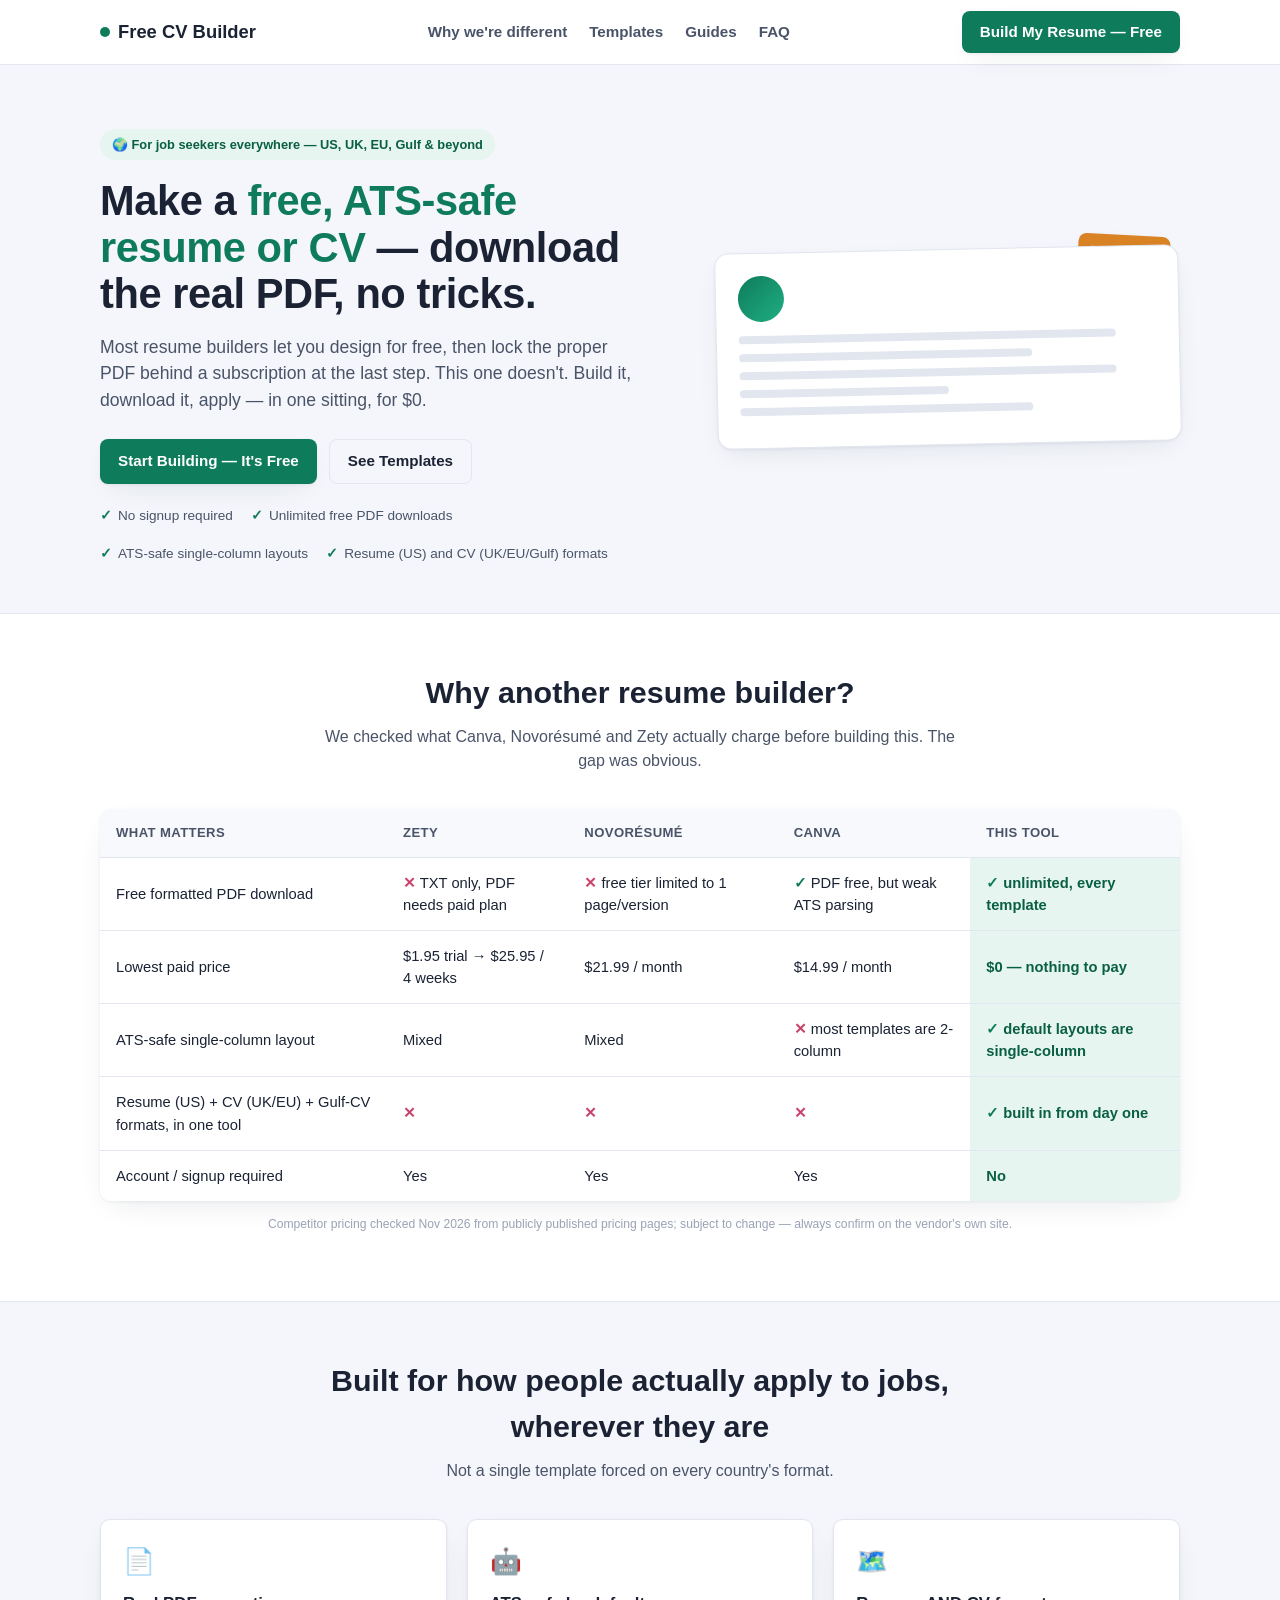
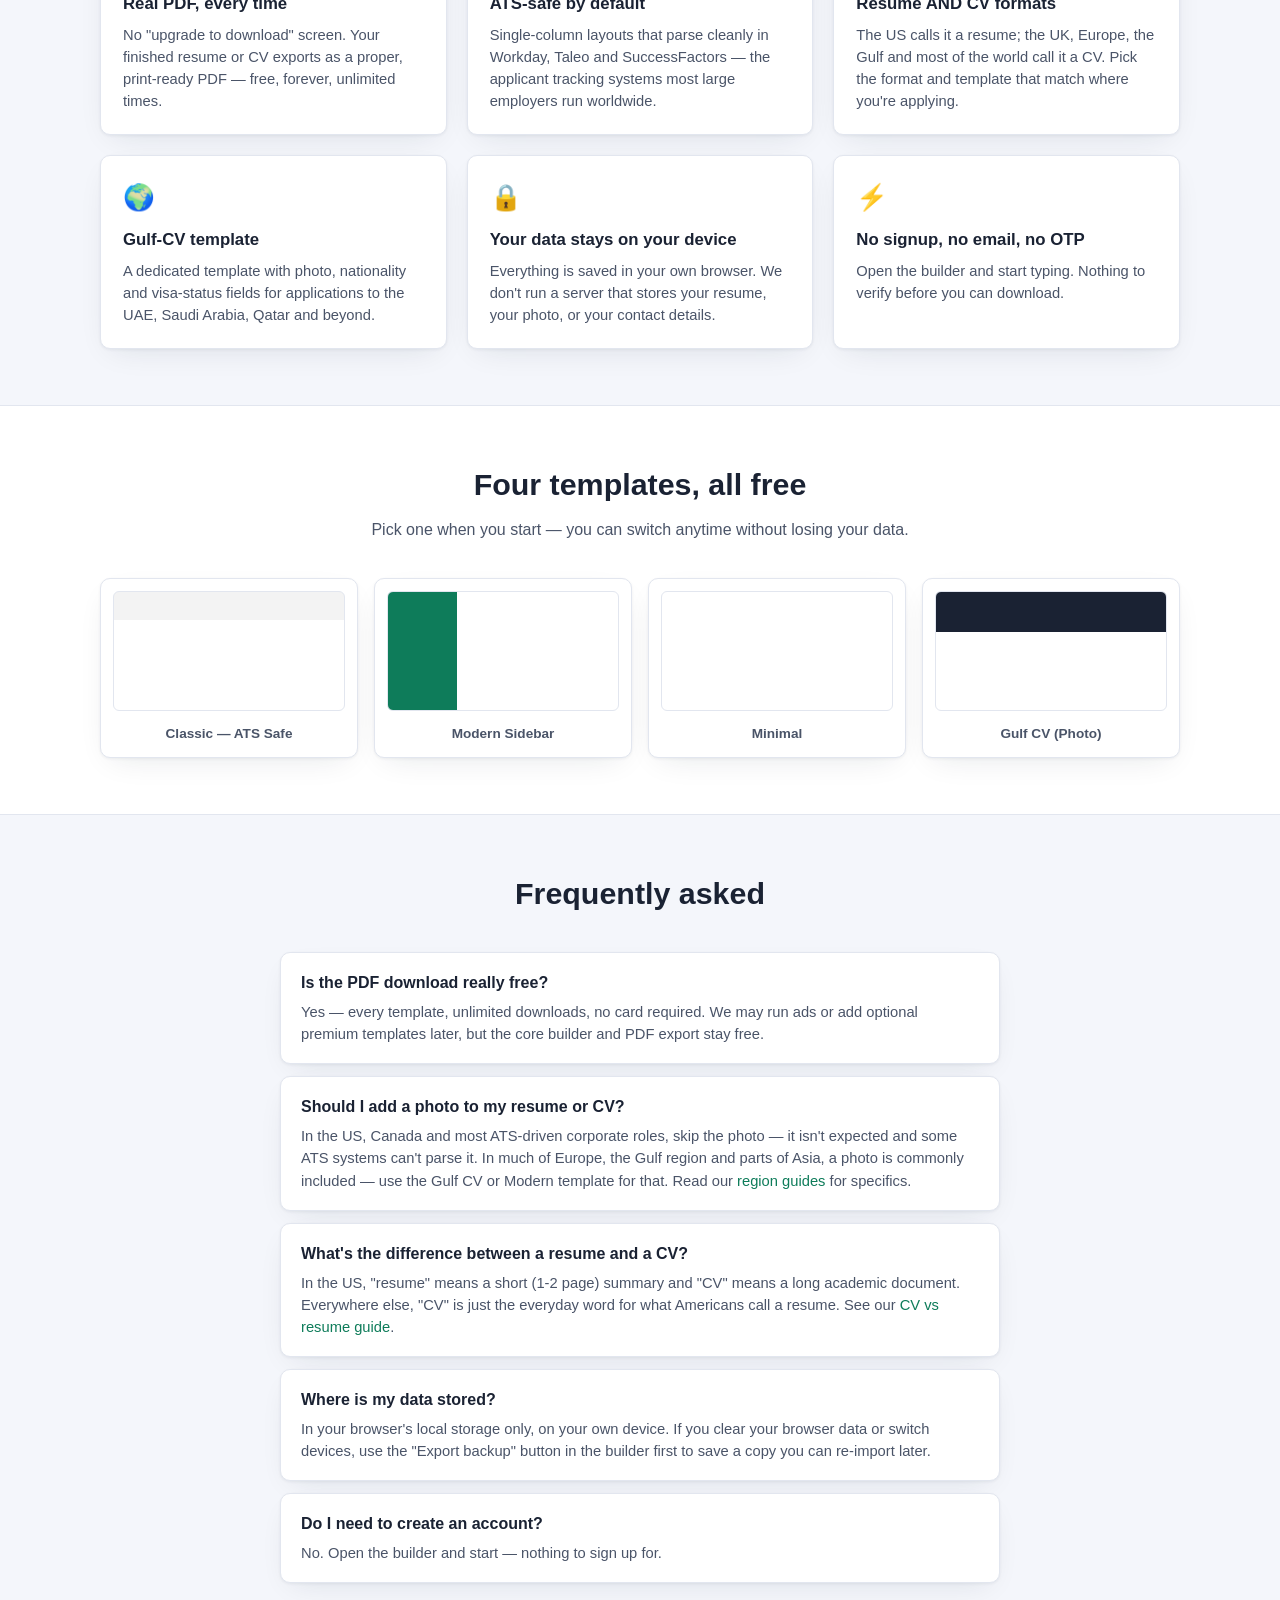
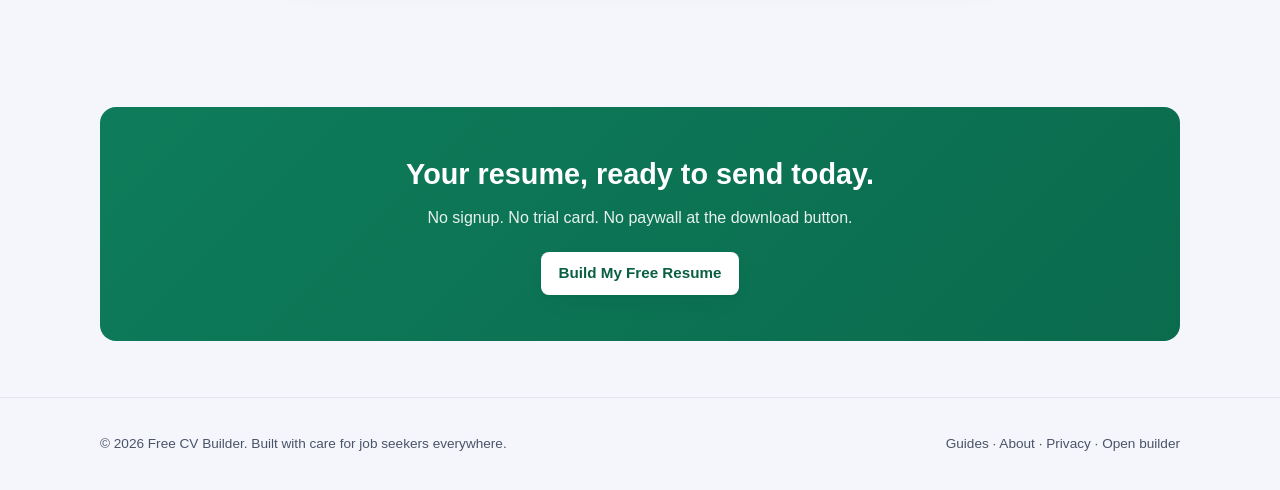
==== index.html @ e792a09f "Import draft MVP from planning handoff Baseline static site as delivered in the handoff zip, before " ====
<!DOCTYPE html>
<html lang="en">
<head>
<meta charset="UTF-8">
<meta name="viewport" content="width=device-width, initial-scale=1.0">
<title>Free Resume Builder & CV Maker Online — No Signup, No Paywall</title>
<meta name="description" content="Build an ATS-friendly resume or CV online in minutes and download the real, formatted PDF for free — no credit card, no 'upgrade to download' trick, no signup. Works for US resumes, UK/EU CVs, and Gulf-style CVs.">
<link rel="canonical" href="https://REPLACE-WITH-YOUR-DOMAIN/">
<meta name="robots" content="index, follow">
<meta property="og:type" content="website">
<meta property="og:title" content="Free Resume Builder & CV Maker Online — No Signup, No Paywall">
<meta property="og:description" content="Build an ATS-friendly resume or CV and download the real PDF for free. No signup, no paywall at the download button.">
<meta property="og:url" content="https://REPLACE-WITH-YOUR-DOMAIN/">
<meta name="twitter:card" content="summary">
<meta name="twitter:title" content="Free Resume Builder & CV Maker Online — No Signup, No Paywall">
<meta name="twitter:description" content="Build an ATS-friendly resume or CV and download the real PDF for free. No signup, no paywall at the download button.">
<link rel="icon" href="data:image/svg+xml,<svg xmlns=%22http://www.w3.org/2000/svg%22 viewBox=%220 0 100 100%22><rect width=%22100%22 height=%22100%22 rx=%2220%22 fill=%22%230e7c5a%22/><text x=%2250%22 y=%2268%22 font-size=%2250%22 fill=%22white%22 text-anchor=%22middle%22 font-family=%22Arial%22>CV</text></svg>">
<link rel="stylesheet" href="styles.css">
<script type="application/ld+json">
{
  "@context": "https://schema.org",
  "@type": "WebApplication",
  "name": "Free Resume & CV Builder",
  "applicationCategory": "BusinessApplication",
  "operatingSystem": "Any (Web)",
  "offers": {"@type":"Offer","price":"0","priceCurrency":"USD"},
  "description": "Free, ATS-friendly resume and CV builder for job seekers worldwide. Unlimited PDF downloads, no signup, templates for US resumes, UK/EU CVs, and Gulf-style CVs."
}
</script>
<script type="application/ld+json">
{
  "@context": "https://schema.org",
  "@type": "FAQPage",
  "mainEntity": [
    {"@type":"Question","name":"Is the PDF download really free?","acceptedAnswer":{"@type":"Answer","text":"Yes — every template, unlimited downloads, no card required. The core builder and PDF export stay free."}},
    {"@type":"Question","name":"Should I add a photo to my resume or CV?","acceptedAnswer":{"@type":"Answer","text":"In the US, Canada and most ATS-driven corporate roles, skip the photo. In much of Europe, the Gulf region and parts of Asia, a photo is commonly included — use the Gulf CV or Modern template for that."}},
    {"@type":"Question","name":"Do I need to create an account?","acceptedAnswer":{"@type":"Answer","text":"No. Open the builder and start — nothing to sign up for."}}
  ]
}
</script>
</head>
<body>

<nav class="nav">
  <div class="container">
    <div class="brand"><span class="dot"></span>Free CV Builder</div>
    <div class="nav-links">
      <a href="#gap">Why we're different</a>
      <a href="#templates">Templates</a>
      <a href="guides/index.html">Guides</a>
      <a href="#faq">FAQ</a>
    </div>
    <a href="builder.html" class="btn btn-primary">Build My Resume — Free</a>
  </div>
</nav>

<header class="hero">
  <div class="container hero-grid">
    <div>
      <span class="pill">🌍 For job seekers everywhere — US, UK, EU, Gulf &amp; beyond</span>
      <h1>Make a <span class="hl">free, ATS-safe resume or CV</span> — download the real PDF, no tricks.</h1>
      <p class="lead">Most resume builders let you design for free, then lock the proper PDF behind a subscription at the last step. This one doesn't. Build it, download it, apply — in one sitting, for $0.</p>
      <div class="hero-ctas">
        <a href="builder.html" class="btn btn-primary">Start Building — It's Free</a>
        <a href="#templates" class="btn btn-ghost">See Templates</a>
      </div>
      <div class="trust-row">
        <span><span class="check">✓</span> No signup required</span>
        <span><span class="check">✓</span> Unlimited free PDF downloads</span>
        <span><span class="check">✓</span> ATS-safe single-column layouts</span>
        <span><span class="check">✓</span> Resume (US) and CV (UK/EU/Gulf) formats</span>
      </div>
    </div>
    <div class="hero-visual">
      <div class="mock-badge">PDF ✓ Free</div>
      <div class="mock-card">
        <div class="mock-head">
          <div class="mock-avatar"></div>
          <div>
            <div class="mock-name"></div>
            <div class="mock-role"></div>
          </div>
        </div>
        <div class="mock-line w90"></div>
        <div class="mock-line w70"></div>
        <div class="mock-line w90"></div>
        <div class="mock-line w50"></div>
        <div class="mock-line w70"></div>
      </div>
    </div>
  </div>
</header>

<section class="section alt" id="gap">
  <div class="container">
    <div class="section-head">
      <h2>Why another resume builder?</h2>
      <p>We checked what Canva, Novorésumé and Zety actually charge before building this. The gap was obvious.</p>
    </div>
    <table class="compare-table">
      <thead>
        <tr><th>What matters</th><th>Zety</th><th>Novorésumé</th><th>Canva</th><th class="us">This tool</th></tr>
      </thead>
      <tbody>
        <tr>
          <td>Free formatted PDF download</td>
          <td><span class="x-mark">✕</span> TXT only, PDF needs paid plan</td>
          <td><span class="x-mark">✕</span> free tier limited to 1 page/version</td>
          <td><span class="ok-mark">✓</span> PDF free, but weak ATS parsing</td>
          <td class="us"><span class="ok-mark">✓</span> unlimited, every template</td>
        </tr>
        <tr>
          <td>Lowest paid price</td>
          <td>$1.95 trial → $25.95 / 4 weeks</td>
          <td>$21.99 / month</td>
          <td>$14.99 / month</td>
          <td class="us">$0 — nothing to pay</td>
        </tr>
        <tr>
          <td>ATS-safe single-column layout</td>
          <td>Mixed</td>
          <td>Mixed</td>
          <td><span class="x-mark">✕</span> most templates are 2-column</td>
          <td class="us"><span class="ok-mark">✓</span> default layouts are single-column</td>
        </tr>
        <tr>
          <td>Resume (US) + CV (UK/EU) + Gulf-CV formats, in one tool</td>
          <td><span class="x-mark">✕</span></td>
          <td><span class="x-mark">✕</span></td>
          <td><span class="x-mark">✕</span></td>
          <td class="us"><span class="ok-mark">✓</span> built in from day one</td>
        </tr>
        <tr>
          <td>Account / signup required</td>
          <td>Yes</td>
          <td>Yes</td>
          <td>Yes</td>
          <td class="us">No</td>
        </tr>
      </tbody>
    </table>
    <p class="helptext" style="margin-top:14px;text-align:center;">Competitor pricing checked Nov 2026 from publicly published pricing pages; subject to change — always confirm on the vendor's own site.</p>
  </div>
</section>

<section class="section">
  <div class="container">
    <div class="section-head">
      <h2>Built for how people actually apply to jobs, wherever they are</h2>
      <p>Not a single template forced on every country's format.</p>
    </div>
    <div class="features-grid">
      <div class="feature-card">
        <span class="emoji">📄</span>
        <h3>Real PDF, every time</h3>
        <p>No "upgrade to download" screen. Your finished resume or CV exports as a proper, print-ready PDF — free, forever, unlimited times.</p>
      </div>
      <div class="feature-card">
        <span class="emoji">🤖</span>
        <h3>ATS-safe by default</h3>
        <p>Single-column layouts that parse cleanly in Workday, Taleo and SuccessFactors — the applicant tracking systems most large employers run worldwide.</p>
      </div>
      <div class="feature-card">
        <span class="emoji">🗺️</span>
        <h3>Resume AND CV formats</h3>
        <p>The US calls it a resume; the UK, Europe, the Gulf and most of the world call it a CV. Pick the format and template that match where you're applying.</p>
      </div>
      <div class="feature-card">
        <span class="emoji">🌍</span>
        <h3>Gulf-CV template</h3>
        <p>A dedicated template with photo, nationality and visa-status fields for applications to the UAE, Saudi Arabia, Qatar and beyond.</p>
      </div>
      <div class="feature-card">
        <span class="emoji">🔒</span>
        <h3>Your data stays on your device</h3>
        <p>Everything is saved in your own browser. We don't run a server that stores your resume, your photo, or your contact details.</p>
      </div>
      <div class="feature-card">
        <span class="emoji">⚡</span>
        <h3>No signup, no email, no OTP</h3>
        <p>Open the builder and start typing. Nothing to verify before you can download.</p>
      </div>
    </div>
  </div>
</section>

<section class="section alt" id="templates">
  <div class="container">
    <div class="section-head">
      <h2>Four templates, all free</h2>
      <p>Pick one when you start — you can switch anytime without losing your data.</p>
    </div>
    <div class="templates-grid">
      <div class="tpl-thumb"><div class="swatch sw-classic"></div><span>Classic — ATS Safe</span></div>
      <div class="tpl-thumb"><div class="swatch sw-modern"></div><span>Modern Sidebar</span></div>
      <div class="tpl-thumb"><div class="swatch sw-minimal"></div><span>Minimal</span></div>
      <div class="tpl-thumb"><div class="swatch sw-gulf"></div><span>Gulf CV (Photo)</span></div>
    </div>
  </div>
</section>

<section class="section" id="faq">
  <div class="container">
    <div class="section-head">
      <h2>Frequently asked</h2>
    </div>
    <div style="max-width:720px;margin:0 auto;">
      <div class="faq-item">
        <h4>Is the PDF download really free?</h4>
        <p>Yes — every template, unlimited downloads, no card required. We may run ads or add optional premium templates later, but the core builder and PDF export stay free.</p>
      </div>
      <div class="faq-item">
        <h4>Should I add a photo to my resume or CV?</h4>
        <p>In the US, Canada and most ATS-driven corporate roles, skip the photo — it isn't expected and some ATS systems can't parse it. In much of Europe, the Gulf region and parts of Asia, a photo is commonly included — use the Gulf CV or Modern template for that. Read our <a href="guides/index.html">region guides</a> for specifics.</p>
      </div>
      <div class="faq-item">
        <h4>What's the difference between a resume and a CV?</h4>
        <p>In the US, "resume" means a short (1-2 page) summary and "CV" means a long academic document. Everywhere else, "CV" is just the everyday word for what Americans call a resume. See our <a href="guides/cv-vs-resume.html">CV vs resume guide</a>.</p>
      </div>
      <div class="faq-item">
        <h4>Where is my data stored?</h4>
        <p>In your browser's local storage only, on your own device. If you clear your browser data or switch devices, use the "Export backup" button in the builder first to save a copy you can re-import later.</p>
      </div>
      <div class="faq-item">
        <h4>Do I need to create an account?</h4>
        <p>No. Open the builder and start — nothing to sign up for.</p>
      </div>
    </div>
  </div>
</section>

<section class="section">
  <div class="container">
    <div class="cta-band">
      <h2>Your resume, ready to send today.</h2>
      <p>No signup. No trial card. No paywall at the download button.</p>
      <a href="builder.html" class="btn btn-primary">Build My Free Resume</a>
    </div>
  </div>
</section>

<footer class="footer">
  <div class="container">
    <div>© 2026 Free CV Builder. Built with care for job seekers everywhere.</div>
    <div>
      <a href="guides/index.html">Guides</a> ·
      <a href="about.html">About</a> ·
      <a href="privacy-policy.html">Privacy</a> ·
      <a href="builder.html">Open builder</a>
    </div>
  </div>
</footer>

</body>
</html>
---- styles.css ----
/* ===== CV Pakistan — shared styles ===== */
:root{
  --ink:#1a2233;
  --ink-soft:#4a5468;
  --paper:#ffffff;
  --bg:#f4f6fb;
  --line:#e2e6ef;
  --brand:#0e7c5a;
  --brand-dark:#095f44;
  --brand-soft:#e6f5ef;
  --accent:#d98324;
  --radius:10px;
  --shadow:0 1px 3px rgba(20,30,50,.06),0 10px 30px -12px rgba(20,30,50,.12);
  font-size:16px;
}
*{box-sizing:border-box;}
html,body{margin:0;padding:0;}
body{
  font-family:-apple-system,BlinkMacSystemFont,"Segoe UI",Roboto,"Helvetica Neue",Arial,sans-serif;
  color:var(--ink);
  background:var(--bg);
  line-height:1.5;
}
a{color:var(--brand);text-decoration:none;}
a:hover{text-decoration:underline;}
img{max-width:100%;display:block;}
.container{max-width:1120px;margin:0 auto;padding:0 20px;}

/* ---- top nav ---- */
.nav{
  position:sticky;top:0;z-index:50;
  background:rgba(255,255,255,.92);
  backdrop-filter:blur(6px);
  border-bottom:1px solid var(--line);
}
.nav .container{display:flex;align-items:center;justify-content:space-between;height:64px;}
.brand{display:flex;align-items:center;gap:8px;font-weight:800;font-size:1.15rem;color:var(--ink);}
.brand .dot{width:10px;height:10px;border-radius:50%;background:var(--brand);display:inline-block;}
.nav-links{display:flex;gap:22px;align-items:center;font-size:.95rem;font-weight:600;color:var(--ink-soft);}
.nav-links a{color:var(--ink-soft);}
.btn{
  display:inline-flex;align-items:center;justify-content:center;gap:8px;
  padding:10px 18px;border-radius:8px;border:none;cursor:pointer;
  font-weight:700;font-size:.95rem;font-family:inherit;
  transition:transform .08s ease, box-shadow .15s ease, background .15s ease;
}
.btn:active{transform:translateY(1px);}
.btn-primary{background:var(--brand);color:#fff;box-shadow:var(--shadow);}
.btn-primary:hover{background:var(--brand-dark);text-decoration:none;}
.btn-ghost{background:transparent;color:var(--ink);border:1.5px solid var(--line);}
.btn-ghost:hover{border-color:var(--brand);color:var(--brand);text-decoration:none;}
.btn-sm{padding:7px 12px;font-size:.85rem;border-radius:7px;}
.btn-block{width:100%;}
.btn:disabled{opacity:.5;cursor:not-allowed;}

/* ---- hero ---- */
.hero{padding:64px 0 48px;}
.hero-grid{display:grid;grid-template-columns:1.1fr .9fr;gap:48px;align-items:center;}
.pill{
  display:inline-flex;align-items:center;gap:6px;
  background:var(--brand-soft);color:var(--brand-dark);
  font-weight:700;font-size:.8rem;padding:6px 12px;border-radius:999px;margin-bottom:18px;
}
.hero h1{font-size:2.6rem;line-height:1.12;margin:0 0 16px;letter-spacing:-.01em;}
.hero h1 .hl{color:var(--brand);}
.hero p.lead{font-size:1.1rem;color:var(--ink-soft);margin:0 0 26px;max-width:540px;}
.hero-ctas{display:flex;gap:12px;margin-bottom:22px;flex-wrap:wrap;}
.trust-row{display:flex;gap:18px;flex-wrap:wrap;font-size:.85rem;color:var(--ink-soft);}
.trust-row span{display:flex;align-items:center;gap:6px;}
.check{color:var(--brand);font-weight:900;}

.hero-visual{position:relative;}
.mock-card{
  background:var(--paper);border-radius:14px;box-shadow:var(--shadow);
  border:1px solid var(--line);padding:22px;transform:rotate(-1.2deg);
}
.mock-head{display:flex;gap:12px;align-items:center;margin-bottom:14px;}
.mock-avatar{width:46px;height:46px;border-radius:50%;background:linear-gradient(135deg,var(--brand),#1fae82);}
.mock-name{height:12px;width:55%;background:var(--ink);opacity:.85;border-radius:4px;margin-bottom:6px;}
.mock-role{height:9px;width:38%;background:var(--ink-soft);opacity:.5;border-radius:4px;}
.mock-line{height:8px;background:var(--line);border-radius:4px;margin:10px 0;}
.mock-line.w90{width:90%;} .mock-line.w70{width:70%;} .mock-line.w50{width:50%;}
.mock-badge{
  position:absolute;top:-14px;right:10px;background:var(--accent);color:#fff;
  font-size:.78rem;font-weight:800;padding:8px 12px;border-radius:8px;box-shadow:var(--shadow);
  transform:rotate(3deg);
}

/* ---- gap/comparison section ---- */
.section{padding:56px 0;}
.section-head{max-width:640px;margin:0 auto 36px;text-align:center;}
.section-head h2{font-size:1.9rem;margin:0 0 10px;}
.section-head p{color:var(--ink-soft);margin:0;}
.alt{background:var(--paper);border-top:1px solid var(--line);border-bottom:1px solid var(--line);}

.compare-table{width:100%;border-collapse:collapse;background:var(--paper);border-radius:var(--radius);overflow:hidden;box-shadow:var(--shadow);}
.compare-table th,.compare-table td{padding:14px 16px;text-align:left;border-bottom:1px solid var(--line);font-size:.92rem;}
.compare-table th{background:#f8f9fc;font-weight:800;color:var(--ink-soft);font-size:.82rem;text-transform:uppercase;letter-spacing:.03em;}
.compare-table td.us{background:var(--brand-soft);font-weight:700;color:var(--brand-dark);}
.compare-table tr:last-child td{border-bottom:none;}
.x-mark{color:#c9436b;font-weight:800;}
.ok-mark{color:var(--brand);font-weight:800;}

/* ---- features grid ---- */
.features-grid{display:grid;grid-template-columns:repeat(3,1fr);gap:20px;}
.feature-card{background:var(--paper);border:1px solid var(--line);border-radius:var(--radius);padding:22px;box-shadow:var(--shadow);}
.feature-card .emoji{font-size:1.6rem;margin-bottom:10px;display:block;}
.feature-card h3{margin:0 0 8px;font-size:1.05rem;}
.feature-card p{margin:0;color:var(--ink-soft);font-size:.92rem;}

/* ---- templates preview ---- */
.templates-grid{display:grid;grid-template-columns:repeat(4,1fr);gap:16px;}
.tpl-thumb{background:var(--paper);border:1px solid var(--line);border-radius:var(--radius);padding:12px;text-align:center;box-shadow:var(--shadow);}
.tpl-thumb .swatch{height:120px;border-radius:6px;margin-bottom:10px;}
.sw-classic{background:linear-gradient(180deg,#f3f3f3 0 28px,#fff 28px);border:1px solid var(--line);}
.sw-modern{background:linear-gradient(90deg,var(--brand) 0 30%,#fff 30%);border:1px solid var(--line);}
.sw-minimal{background:#fff;border:1px solid var(--line);}
.sw-gulf{background:linear-gradient(180deg,#1a2233 0 40px,#fff 40px);border:1px solid var(--line);}
.tpl-thumb span{font-size:.85rem;font-weight:700;color:var(--ink-soft);}

/* ---- faq ---- */
.faq-item{background:var(--paper);border:1px solid var(--line);border-radius:var(--radius);padding:18px 20px;margin-bottom:12px;box-shadow:var(--shadow);}
.faq-item h4{margin:0 0 6px;font-size:1rem;}
.faq-item p{margin:0;color:var(--ink-soft);font-size:.92rem;}

/* ---- footer ---- */
.footer{padding:36px 0;border-top:1px solid var(--line);color:var(--ink-soft);font-size:.85rem;}
.footer .container{display:flex;justify-content:space-between;flex-wrap:wrap;gap:12px;}
.footer a{color:var(--ink-soft);}

/* ---- final cta ---- */
.cta-band{background:linear-gradient(135deg,var(--brand),#0a6b4d);color:#fff;border-radius:16px;padding:46px 36px;text-align:center;}
.cta-band h2{margin:0 0 10px;font-size:1.8rem;}
.cta-band p{margin:0 0 22px;opacity:.9;}
.cta-band .btn-primary{background:#fff;color:var(--brand-dark);}
.cta-band .btn-primary:hover{background:#f0f0f0;}

@media (max-width:900px){
  .hero-grid{grid-template-columns:1fr;}
  .features-grid{grid-template-columns:repeat(2,1fr);}
  .templates-grid{grid-template-columns:repeat(2,1fr);}
  .nav-links{display:none;}
}
@media (max-width:560px){
  .hero h1{font-size:2rem;}
  .features-grid{grid-template-columns:1fr;}
  .templates-grid{grid-template-columns:1fr 1fr;}
  .compare-table{font-size:.8rem;}
}

/* =======================================================
   BUILDER APP (builder.html)
   ======================================================= */
.app-shell{
  display:grid;grid-template-columns:420px 1fr;
  height:calc(100vh - 56px);
}
.app-nav{height:56px;}
.app-nav .container{height:56px;max-width:none;padding:0 18px;}
.app-nav .brand{font-size:1rem;}
.app-actions{display:flex;gap:8px;align-items:center;}

.form-pane{
  overflow-y:auto;border-right:1px solid var(--line);background:var(--paper);
  padding:20px 22px 80px;
}
.preview-pane{
  overflow-y:auto;background:var(--bg);padding:28px;display:flex;flex-direction:column;align-items:center;
}

.tpl-switcher{display:flex;gap:8px;margin-bottom:18px;flex-wrap:wrap;}
.tpl-chip{
  padding:7px 12px;border-radius:7px;border:1.5px solid var(--line);font-size:.82rem;font-weight:700;
  cursor:pointer;background:#fff;color:var(--ink-soft);
}
.tpl-chip.active{border-color:var(--brand);color:var(--brand-dark);background:var(--brand-soft);}

.accordion-section{border:1px solid var(--line);border-radius:var(--radius);margin-bottom:12px;overflow:hidden;}
.accordion-head{
  display:flex;align-items:center;justify-content:space-between;
  padding:13px 16px;cursor:pointer;background:#fafbfd;font-weight:700;font-size:.95rem;
  user-select:none;
}
.accordion-head .arrow{transition:transform .15s ease;color:var(--ink-soft);}
.accordion-section.open .arrow{transform:rotate(180deg);}
.accordion-body{padding:4px 16px 16px;display:none;}
.accordion-section.open .accordion-body{display:block;}

.field-row{display:grid;grid-template-columns:1fr 1fr;gap:10px;margin-bottom:10px;}
.field{margin-bottom:10px;}
.field label{display:block;font-size:.8rem;font-weight:700;color:var(--ink-soft);margin-bottom:5px;}
.field label .opt{font-weight:500;color:#9aa3b5;}
.field input[type=text],.field input[type=email],.field input[type=tel],.field input[type=url],
.field input[type=month],.field textarea,.field select{
  width:100%;padding:9px 11px;border:1.5px solid var(--line);border-radius:7px;
  font-family:inherit;font-size:.9rem;color:var(--ink);background:#fff;
}
.field textarea{resize:vertical;min-height:64px;}
.field input:focus,.field textarea:focus,.field select:focus{outline:none;border-color:var(--brand);}
.helptext{font-size:.76rem;color:#9aa3b5;margin-top:3px;}

.repeat-item{border:1px solid var(--line);border-radius:8px;padding:12px;margin-bottom:10px;background:#fcfdff;position:relative;}
.repeat-item .remove-btn{
  position:absolute;top:8px;right:8px;background:none;border:none;color:#c9436b;
  font-size:.8rem;font-weight:800;cursor:pointer;
}
.toggle-row{display:flex;align-items:center;justify-content:space-between;padding:8px 2px;}
.toggle-row span{font-size:.88rem;font-weight:600;}
.switch{position:relative;width:38px;height:22px;flex-shrink:0;}
.switch input{opacity:0;width:0;height:0;}
.slider{position:absolute;inset:0;background:#d7dce6;border-radius:22px;cursor:pointer;transition:.15s;}
.slider:before{content:"";position:absolute;width:16px;height:16px;left:3px;top:3px;background:#fff;border-radius:50%;transition:.15s;}
.switch input:checked + .slider{background:var(--brand);}
.switch input:checked + .slider:before{transform:translateX(16px);}

.photo-drop{
  border:1.5px dashed var(--line);border-radius:8px;padding:16px;text-align:center;
  font-size:.82rem;color:var(--ink-soft);cursor:pointer;background:#fafbfd;
}
.photo-drop img{width:64px;height:64px;border-radius:50%;object-fit:cover;margin:0 auto 6px;}

/* ---- Resume paper / live preview ---- */
.page{
  width:210mm;min-height:297mm;background:#fff;box-shadow:var(--shadow);
  padding:16mm 16mm;color:#15202b;font-size:10.6pt;line-height:1.42;
}
.page * { box-sizing:border-box; }
.r-name{font-size:21pt;font-weight:800;margin:0 0 2px;letter-spacing:-.01em;}
.r-role{font-size:11.5pt;color:var(--brand-dark);font-weight:700;margin:0 0 10px;}
.r-contact{display:flex;flex-wrap:wrap;gap:4px 14px;font-size:9pt;color:#4a5468;margin-bottom:14px;}
.r-section{margin-bottom:14px;}
.r-section h2{
  font-size:10.5pt;text-transform:uppercase;letter-spacing:.06em;color:var(--brand-dark);
  border-bottom:1.4px solid var(--brand-dark);padding-bottom:3px;margin:0 0 8px;font-weight:800;
}
.r-item{margin-bottom:9px;}
.r-item-head{display:flex;justify-content:space-between;align-items:baseline;gap:8px;}
.r-item-title{font-weight:700;font-size:10.2pt;}
.r-item-sub{font-size:9.6pt;color:#4a5468;}
.r-item-date{font-size:8.8pt;color:#6b7488;white-space:nowrap;}
.r-item ul{margin:4px 0 0;padding-left:16px;}
.r-item ul li{margin-bottom:2px;}
.r-skills{display:flex;flex-wrap:wrap;gap:6px;}
.r-skill-chip{background:var(--brand-soft);color:var(--brand-dark);font-size:8.8pt;font-weight:700;padding:3px 9px;border-radius:5px;}
.r-summary{font-size:9.8pt;color:#333e4d;}

/* template: modern (sidebar) */
.page.tpl-modern{display:grid;grid-template-columns:62mm 1fr;gap:0;padding:0;}
.page.tpl-modern .sidebar{background:var(--brand-dark);color:#fff;padding:14mm 9mm;}
.page.tpl-modern .sidebar .r-name{color:#fff;font-size:16pt;}
.page.tpl-modern .sidebar .r-role{color:#bfe9d6;font-size:9.5pt;}
.page.tpl-modern .sidebar .r-contact{flex-direction:column;color:#d7f0e4;gap:5px;}
.page.tpl-modern .sidebar .r-section h2{color:#fff;border-bottom-color:rgba(255,255,255,.35);font-size:9pt;}
.page.tpl-modern .sidebar .r-skills .r-skill-chip{background:rgba(255,255,255,.14);color:#fff;}
.page.tpl-modern .sidebar .r-summary{color:#d7f0e4;}
.page.tpl-modern .main{padding:14mm 12mm;}
.page.tpl-modern .main .r-section h2{color:var(--ink);border-bottom-color:var(--line);}
.page.tpl-modern .photo-circle{width:26mm;height:26mm;border-radius:50%;object-fit:cover;margin-bottom:8mm;border:2px solid rgba(255,255,255,.5);}

/* template: gulf (photo, top banner) */
.page.tpl-gulf{padding:0;}
.page.tpl-gulf .banner{background:var(--ink);color:#fff;padding:12mm 16mm;display:flex;gap:14px;align-items:center;}
.page.tpl-gulf .banner img{width:30mm;height:30mm;border-radius:8px;object-fit:cover;border:2px solid rgba(255,255,255,.3);}
.page.tpl-gulf .banner .r-name{color:#fff;}
.page.tpl-gulf .banner .r-role{color:#cdd6e5;}
.page.tpl-gulf .banner .r-contact{color:#cdd6e5;margin-bottom:0;}
.page.tpl-gulf .body{padding:12mm 16mm;}

/* template: minimal */
.page.tpl-minimal .r-name{font-weight:700;}
.page.tpl-minimal .r-section h2{border-bottom:none;color:#15202b;font-weight:800;}

.zoom-controls{display:flex;gap:8px;margin-bottom:14px;align-items:center;color:var(--ink-soft);font-size:.85rem;}

/* Print rules: only the resume page prints */
@media print{
  @page{ size:A4; margin:0; }
  body *{ visibility:hidden; }
  #printArea, #printArea *{ visibility:visible; }
  #printArea{ position:absolute; top:0; left:0; margin:0; box-shadow:none; }
  .page{ box-shadow:none; }
}

/* small device fallback for builder */
@media (max-width:860px){
  .app-shell{grid-template-columns:1fr;height:auto;}
  .preview-pane{order:-1;padding:16px;}
  .page{width:100%;min-height:auto;transform:none !important;}
  .form-pane{border-right:none;border-top:1px solid var(--line);}
}
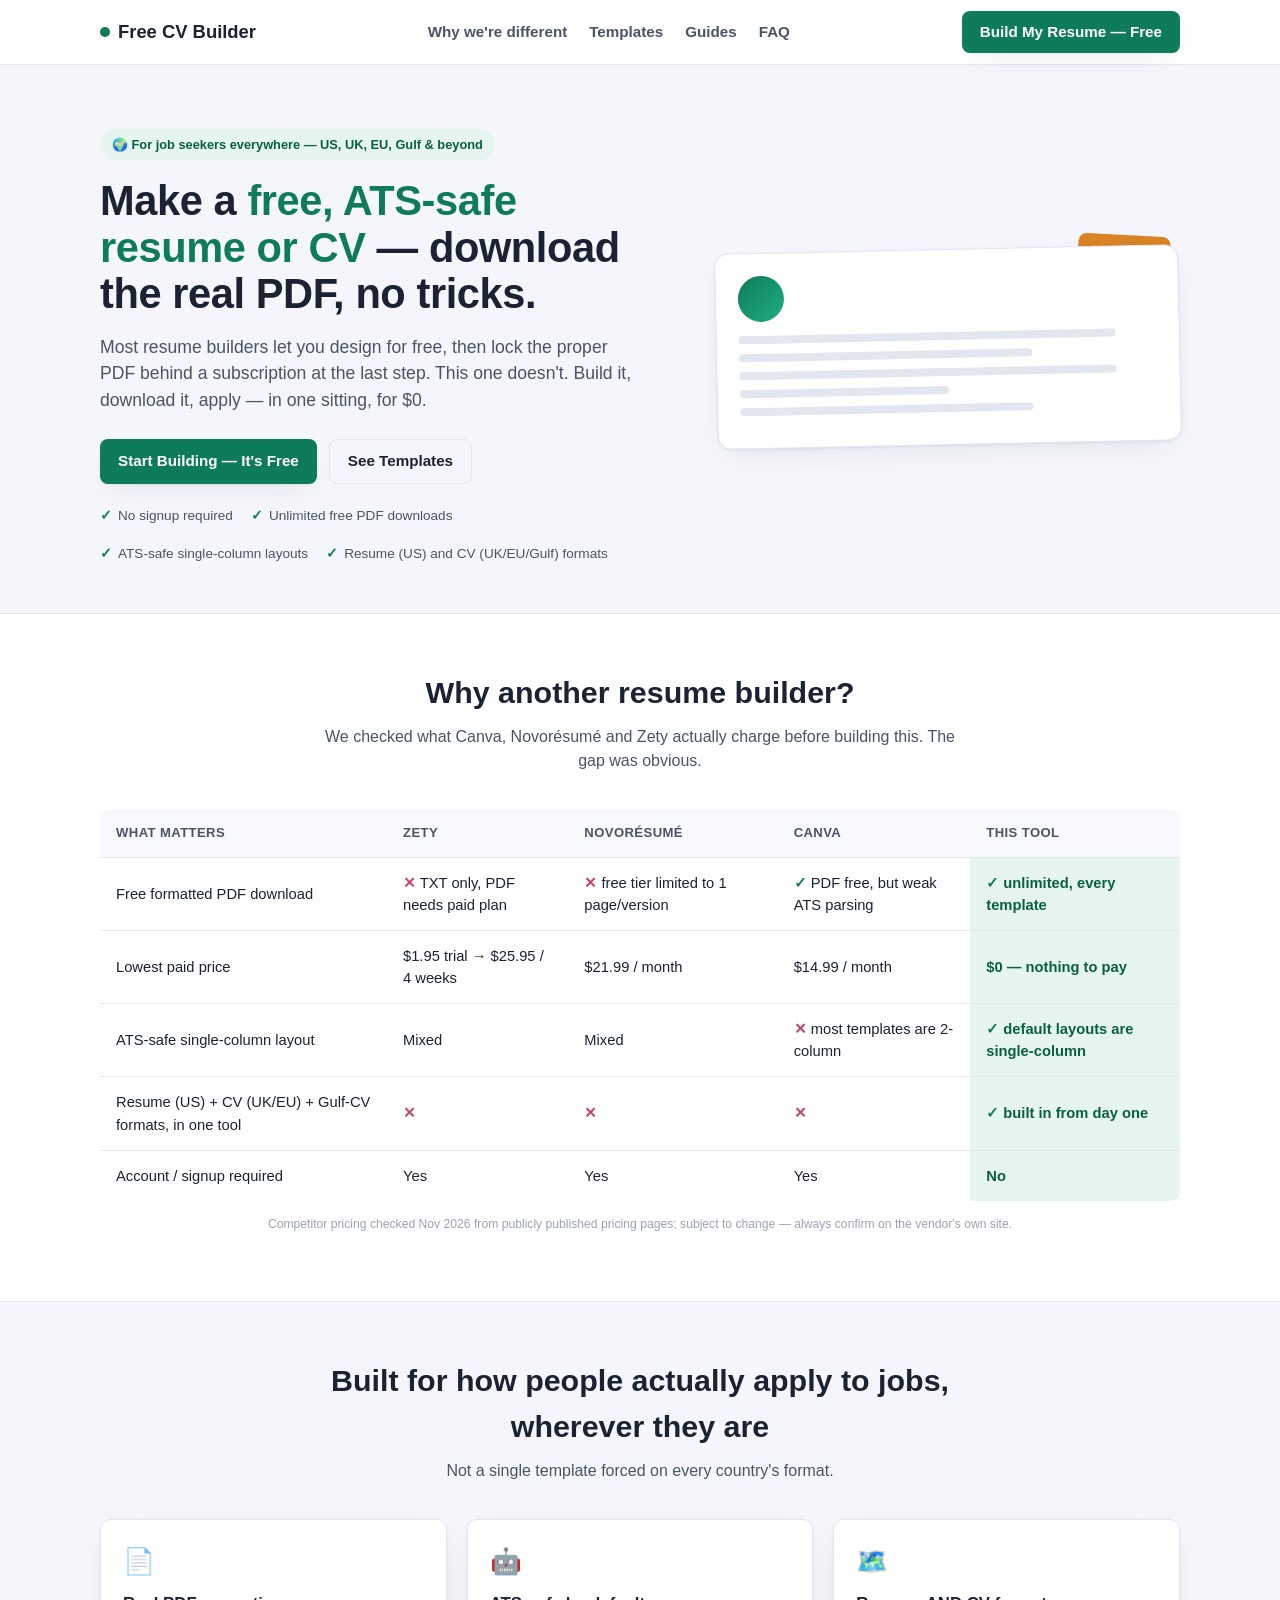
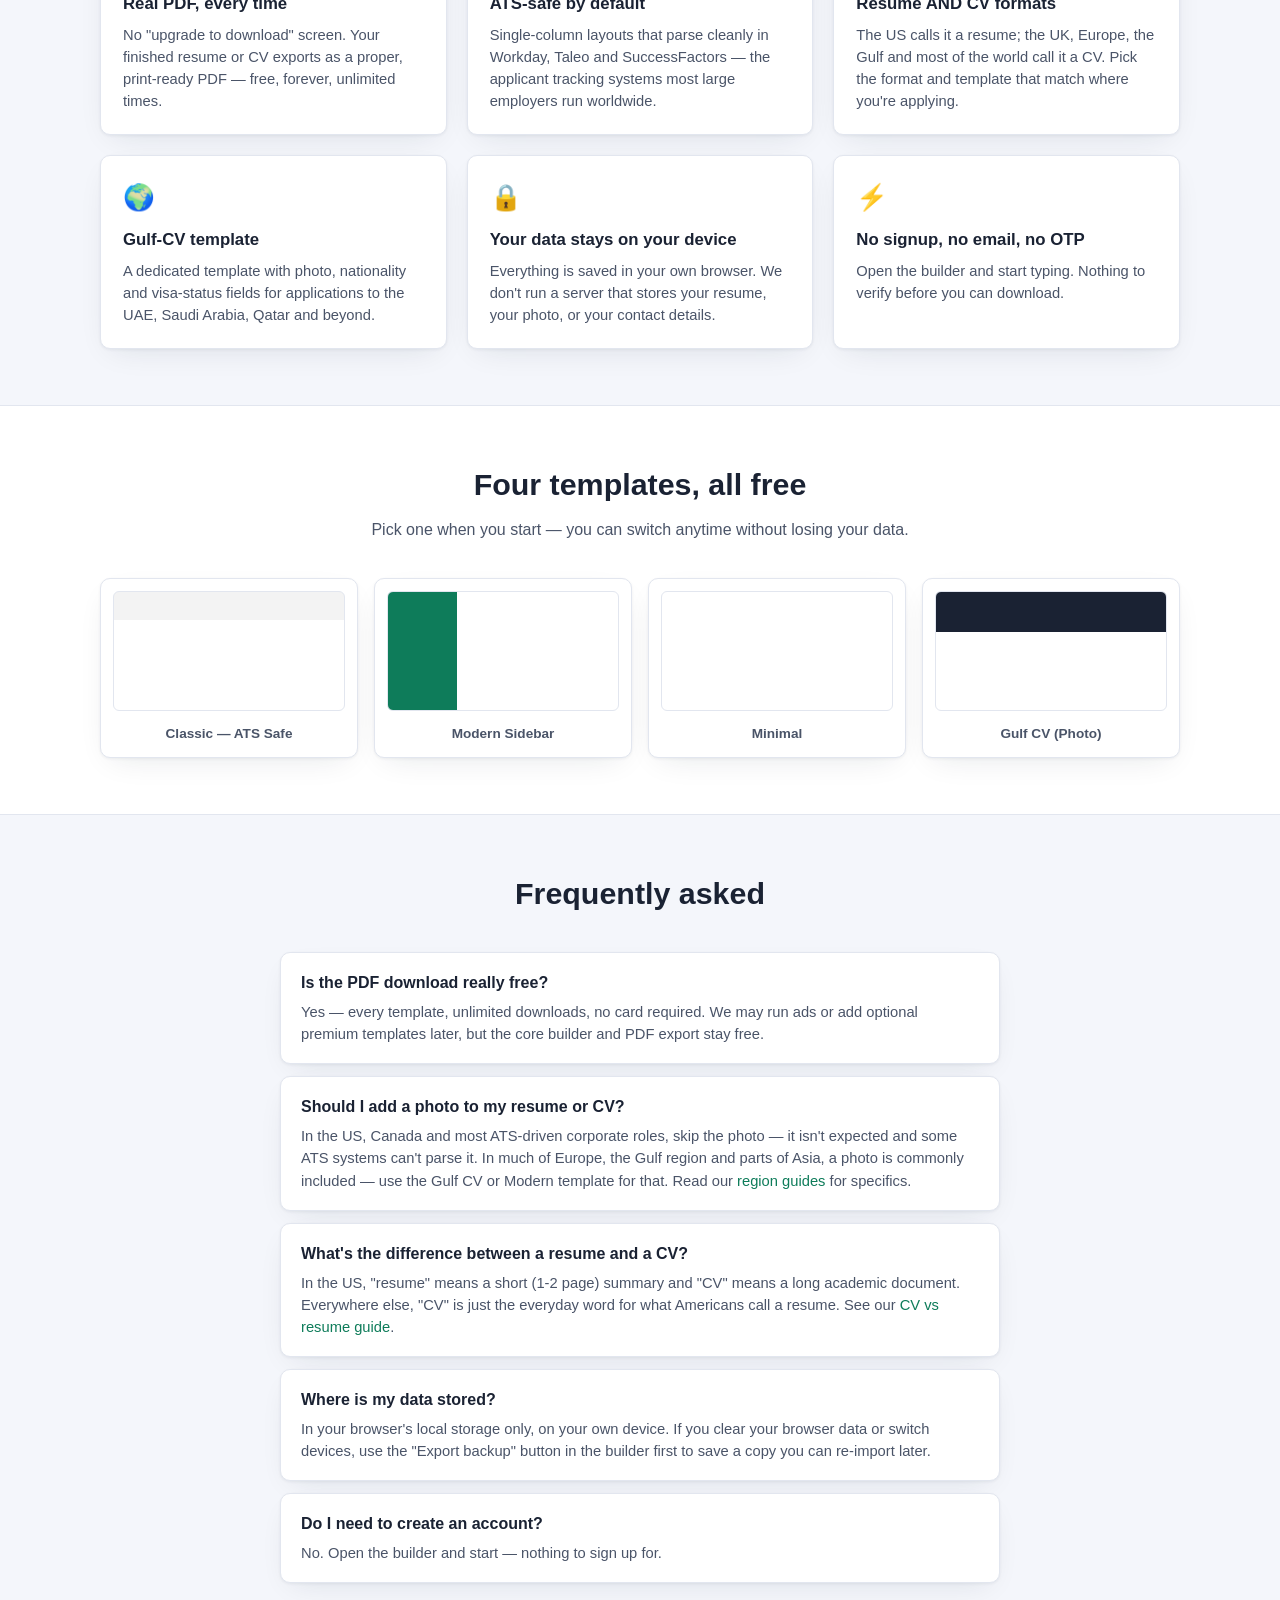
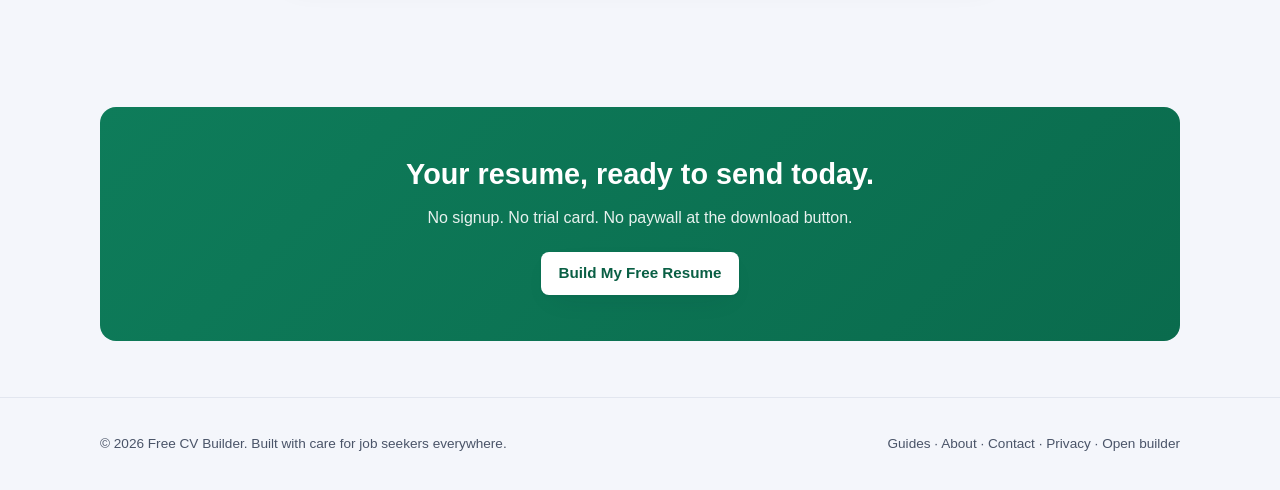
==== commit 4d12dd1e: "Add regional guides, contact page and launch housekeeping Five new guides (US resume, UK CV, Europas" ====
--- a/index.html
+++ b/index.html
@@ -97,7 +97,7 @@
       <h2>Why another resume builder?</h2>
       <p>We checked what Canva, Novorésumé and Zety actually charge before building this. The gap was obvious.</p>
     </div>
-    <table class="compare-table">
+    <div class="table-scroll"><table class="compare-table">
       <thead>
         <tr><th>What matters</th><th>Zety</th><th>Novorésumé</th><th>Canva</th><th class="us">This tool</th></tr>
       </thead>
@@ -138,7 +138,7 @@
           <td class="us">No</td>
         </tr>
       </tbody>
-    </table>
+    </table></div>
     <p class="helptext" style="margin-top:14px;text-align:center;">Competitor pricing checked Nov 2026 from publicly published pricing pages; subject to change — always confirm on the vendor's own site.</p>
   </div>
 </section>
@@ -245,6 +245,7 @@
     <div>
       <a href="guides/index.html">Guides</a> ·
       <a href="about.html">About</a> ·
+      <a href="contact.html">Contact</a> ·
       <a href="privacy-policy.html">Privacy</a> ·
       <a href="builder.html">Open builder</a>
     </div>
--- a/styles.css
+++ b/styles.css
@@ -1,4 +1,4 @@
-/* ===== CV Pakistan — shared styles ===== */
+/* ===== Free CV Builder — shared styles ===== */
 :root{
   --ink:#1a2233;
   --ink-soft:#4a5468;
@@ -98,6 +98,8 @@
 .compare-table th{background:#f8f9fc;font-weight:800;color:var(--ink-soft);font-size:.82rem;text-transform:uppercase;letter-spacing:.03em;}
 .compare-table td.us{background:var(--brand-soft);font-weight:700;color:var(--brand-dark);}
 .compare-table tr:last-child td{border-bottom:none;}
+.table-scroll{overflow-x:auto;border-radius:var(--radius);}
+@media (max-width:560px){.compare-table th,.compare-table td{padding:10px 10px;}}
 .x-mark{color:#c9436b;font-weight:800;}
 .ok-mark{color:var(--brand);font-weight:800;}
 
@@ -275,6 +277,7 @@
 /* Print rules: only the resume page prints */
 @media print{
   @page{ size:A4; margin:0; }
+  .ad-rail,.ad-bottom-wrap,.next-steps{ display:none !important; }
   body *{ visibility:hidden; }
   #printArea, #printArea *{ visibility:visible; }
   #printArea{ position:absolute; top:0; left:0; margin:0; box-shadow:none; }
@@ -288,3 +291,101 @@
   .page{width:100%;min-height:auto;transform:none !important;}
   .form-pane{border-right:none;border-top:1px solid var(--line);}
 }
+
+
+/* =======================================================
+   AD SLOTS (builder.html) — placeholders, no ad code yet.
+   Form (420px) + A4 preview (~842px) need ~1262px, so a 160px
+   rail only fits beside them from 1440px wide, and two from 1640px.
+   Rails are never allowed to squeeze the form or the preview.
+   ======================================================= */
+.ad-slot{margin:0 auto;}
+#ad-rail-left,#ad-rail-right{width:160px;height:600px;}
+#ad-bottom{width:320px;height:50px;}
+.ad-rail{display:none;background:var(--bg);padding:12px 8px;}
+.ad-rail .ad-slot{position:sticky;top:68px;}
+.ad-rail-l{border-right:1px solid var(--line);}
+.ad-rail-r{border-left:1px solid var(--line);}
+.ad-bottom-wrap{padding:14px 0;background:var(--bg);border-top:1px solid var(--line);}
+
+@media (min-width:768px){
+  #ad-bottom{width:728px;height:90px;}
+}
+@media (min-width:1440px) and (min-height:700px){
+  .app-shell{grid-template-columns:420px 1fr 176px;}
+  .ad-rail-r{display:block;}
+  .preview-pane{padding:28px 16px;}
+}
+@media (min-width:1640px) and (min-height:700px){
+  .app-shell{grid-template-columns:176px 420px 1fr 176px;}
+  .ad-rail-l{display:block;}
+  .preview-pane{padding:28px;}
+}
+/* ?preview=1 outlines the empty slots so their size and position can be checked */
+.preview-mode .ad-slot{
+  outline:1.5px dashed #b7bfd0;background:#eceff6;position:relative;
+}
+.preview-mode .ad-rail .ad-slot{position:sticky;}
+.preview-mode .ad-slot::after{
+  content:"Ad slot " attr(data-ad-size);position:absolute;inset:0;display:flex;align-items:center;justify-content:center;
+  text-align:center;font-size:.72rem;font-weight:700;color:#7d879b;padding:6px;
+}
+
+/* =======================================================
+   POST-DOWNLOAD "NEXT STEPS" PANEL (builder.html)
+   ======================================================= */
+.next-steps{
+  position:fixed;inset:0;z-index:100;background:rgba(20,30,50,.55);
+  display:flex;align-items:flex-start;justify-content:center;overflow-y:auto;padding:5vh 16px;
+}
+.next-steps[hidden]{display:none;}
+.next-steps-card{
+  position:relative;width:100%;max-width:620px;background:var(--paper);border-radius:14px;
+  box-shadow:0 30px 80px -20px rgba(20,30,50,.5);padding:28px 28px 22px;
+}
+.next-steps-card h2{margin:0 0 4px;font-size:1.5rem;}
+.next-steps-lead{margin:0 0 18px;color:var(--ink-soft);}
+.next-steps-close{
+  position:absolute;top:10px;right:10px;width:40px;height:40px;border:none;background:none;
+  font-size:1rem;color:var(--ink-soft);cursor:pointer;border-radius:8px;
+}
+.next-steps-close:hover{background:var(--bg);}
+.next-steps-free,.offers-grid{display:grid;grid-template-columns:1fr 1fr;gap:10px;}
+.step-card,.offer-card{
+  display:flex;flex-direction:column;gap:4px;text-align:left;font-family:inherit;font-size:.86rem;
+  padding:14px;border:1.5px solid var(--line);border-radius:var(--radius);background:#fff;
+  color:var(--ink-soft);cursor:pointer;line-height:1.4;
+}
+.step-card b,.offer-card b{color:var(--ink);font-size:.95rem;}
+.step-card:hover,.offer-card:hover{border-color:var(--brand);text-decoration:none;}
+.offer-card[hidden]{display:none;}
+.offer-card em{font-style:normal;font-weight:700;color:var(--brand);margin-top:auto;padding-top:6px;}
+.offers{margin-top:20px;}
+.offers h3{margin:0 0 10px;font-size:.8rem;text-transform:uppercase;letter-spacing:.06em;color:var(--ink-soft);}
+.offers-note{font-size:.76rem;color:#7d879b;margin:10px 0 0;}
+#nextStepsDone{margin-top:18px;}
+@media (max-width:560px){
+  .next-steps-free,.offers-grid{grid-template-columns:1fr;}
+  .next-steps-card{padding:22px 18px 18px;}
+}
+
+/* =======================================================
+   ARTICLE PAGES (guides)
+   ======================================================= */
+.article{max-width:720px;}
+.article h1{font-size:2rem;line-height:1.2;margin:0 0 6px;}
+.article .byline{font-size:.8rem;color:#7d879b;margin:0 0 24px;}
+.article h2{font-size:1.3rem;margin:30px 0 8px;}
+.article h3{font-size:1.05rem;margin:20px 0 6px;}
+.article p{margin:0 0 12px;}
+.article ul,.article ol{margin:0 0 14px 20px;padding:0;line-height:1.7;}
+.article .keybox{background:var(--brand-soft);border-radius:var(--radius);padding:16px 20px;margin:0 0 22px;}
+.article .keybox p{margin:0 0 6px;font-weight:700;}
+.article .keybox ul{margin-bottom:0;}
+.article table{width:100%;border-collapse:collapse;margin:0 0 16px;font-size:.92rem;background:var(--paper);}
+.article th,.article td{border:1px solid var(--line);padding:8px 10px;text-align:left;vertical-align:top;}
+.article th{background:#fafbfd;}
+.article .table-wrap{overflow-x:auto;}
+.article .cta-band{margin-top:36px;}
+.article .related{margin-top:32px;padding-top:20px;border-top:1px solid var(--line);}
+.article .related h2{margin-top:0;font-size:1.05rem;}
